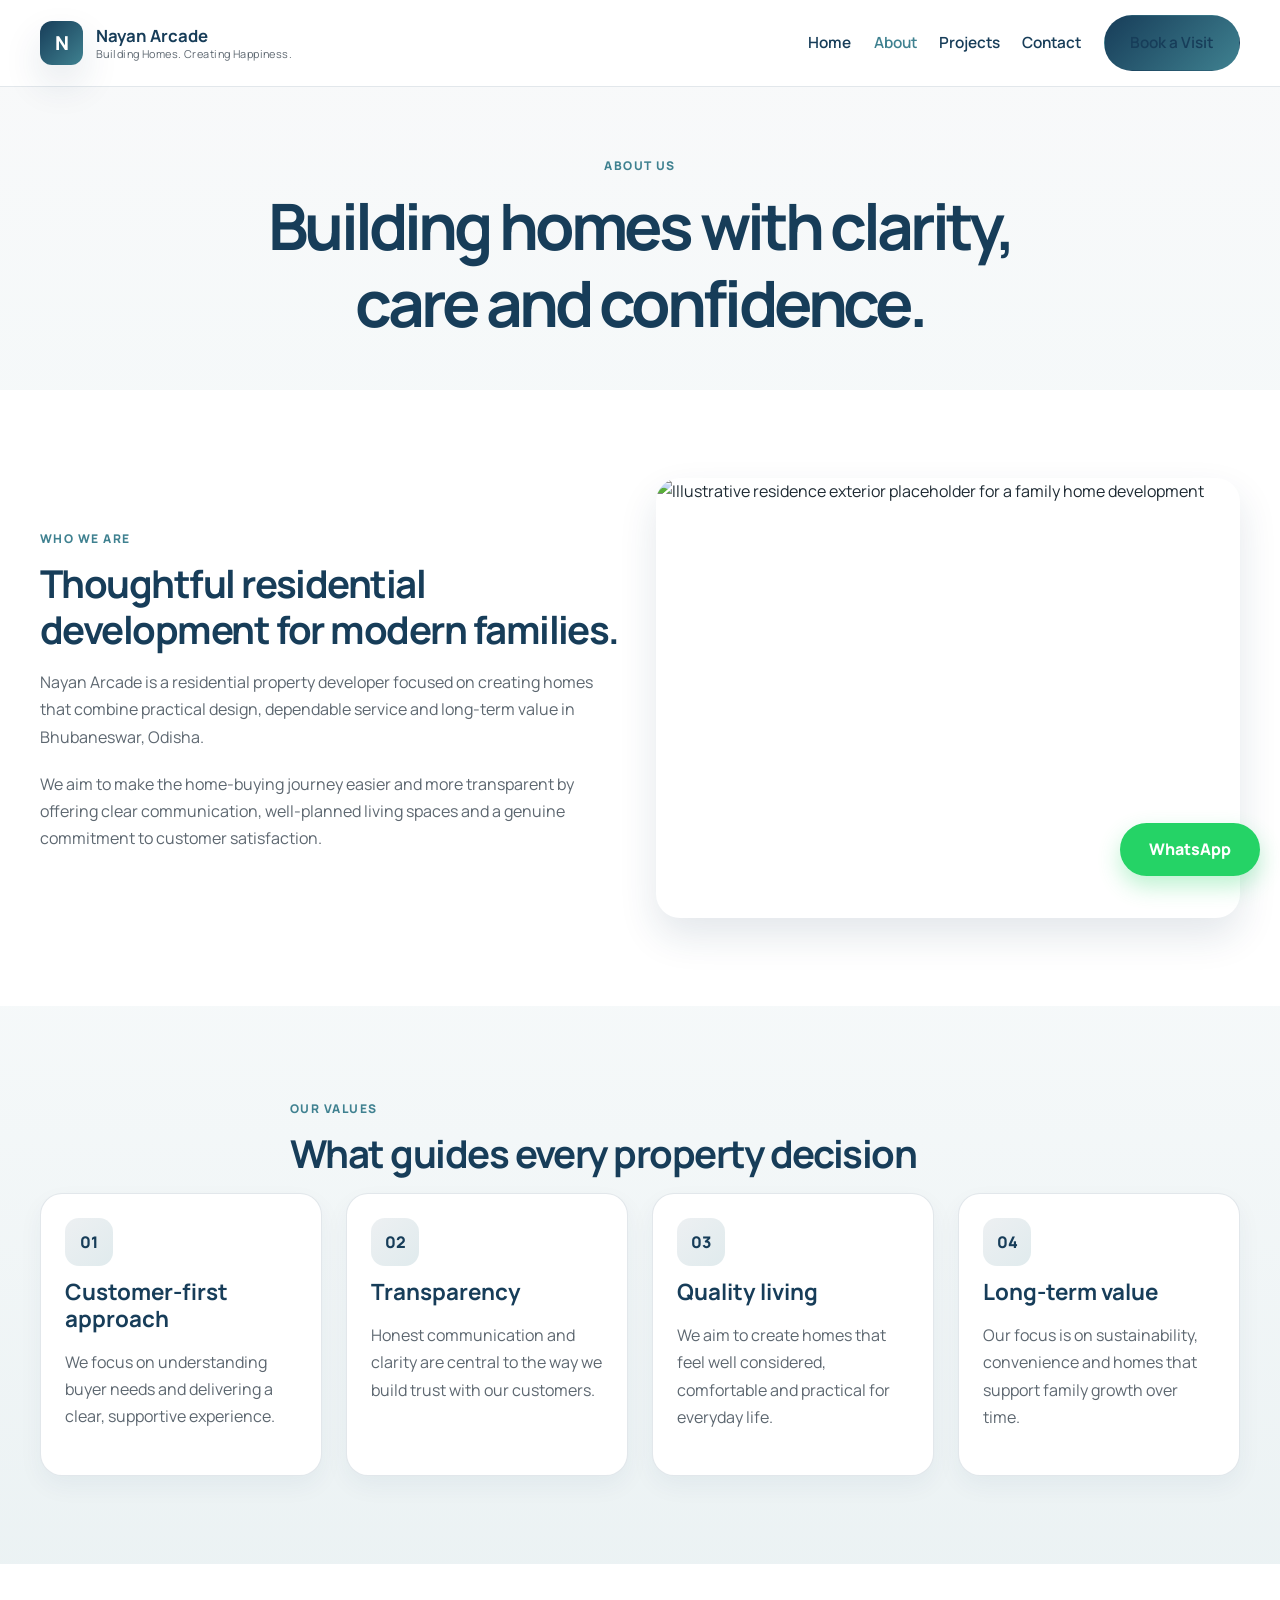
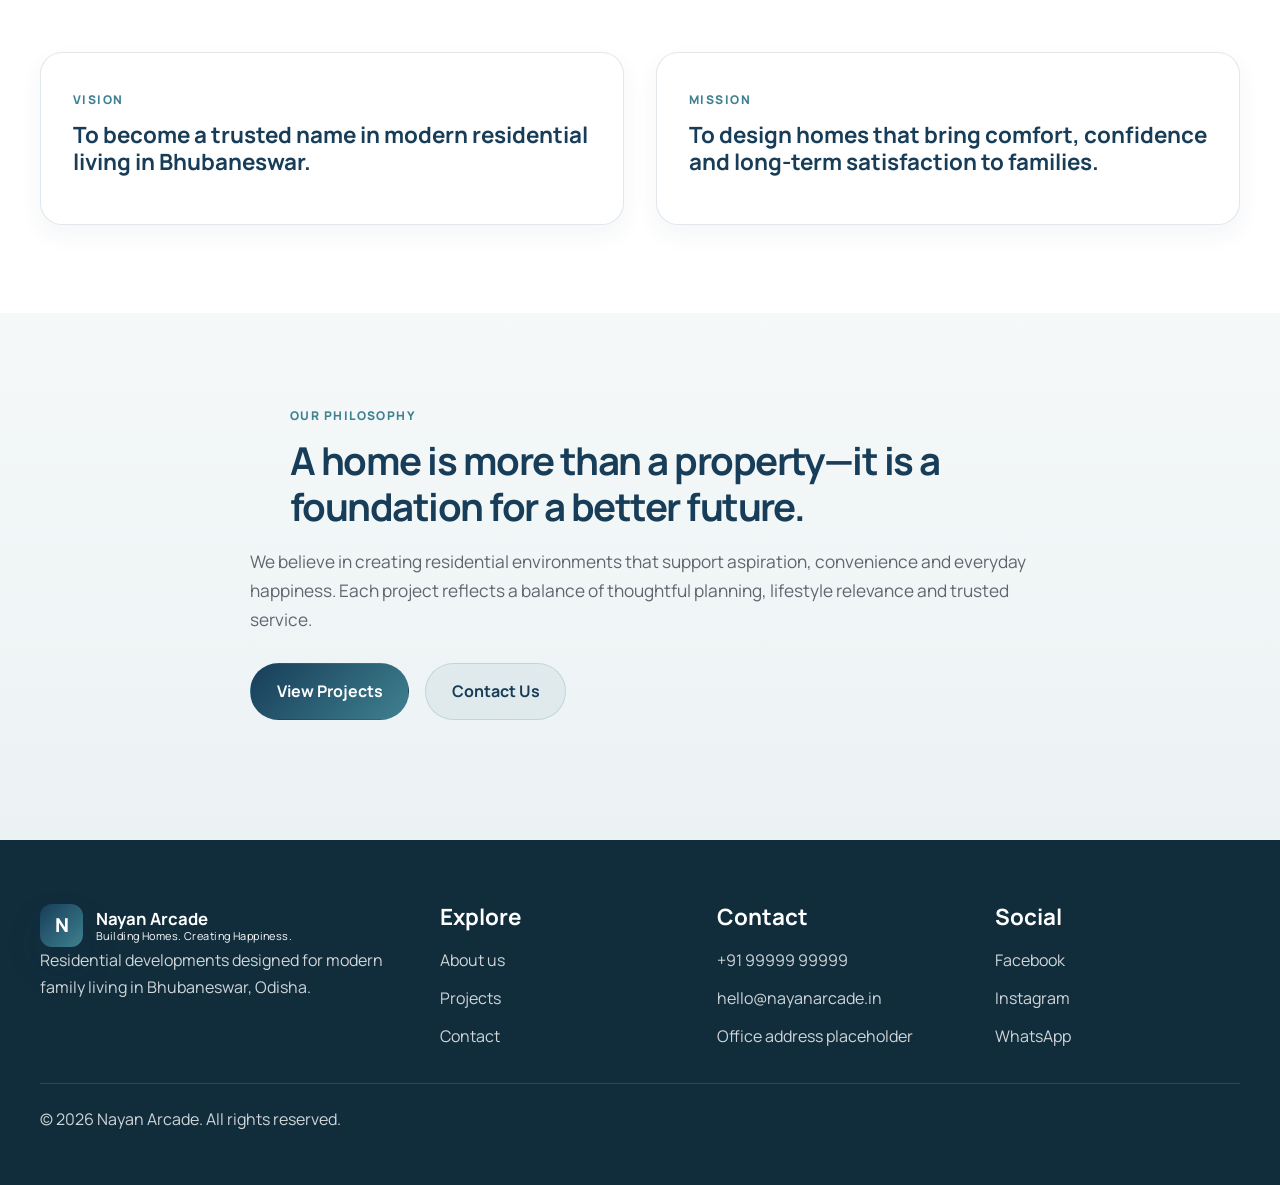
==== about.html @ a83c117d "Initial build of the Nayan Arcade real-estate website with multi-page responsive static pages, SEO f" ====
<!DOCTYPE html>
<html lang="en">
  <head>
    <meta charset="UTF-8" />
    <meta http-equiv="X-UA-Compatible" content="IE=edge" />
    <meta name="viewport" content="width=device-width, initial-scale=1.0" />
    <title>About Nayan Arcade | Residential Property Developer in Bhubaneswar</title>
    <meta
      name="description"
      content="Learn about Nayan Arcade, a residential property developer in Bhubaneswar focused on transparent guidance, family-friendly design and modern living."
    />
    <meta name="robots" content="index, follow" />
    <link rel="preconnect" href="https://fonts.googleapis.com" />
    <link rel="preconnect" href="https://fonts.gstatic.com" crossorigin />
    <link
      href="https://fonts.googleapis.com/css2?family=Manrope:wght@400;500;600;700;800&display=swap"
      rel="stylesheet"
    />
    <link rel="stylesheet" href="css/style.css" />
    <link rel="stylesheet" href="css/responsive.css" />
    <link rel="icon" href="assets/favicon.svg" type="image/svg+xml" />
  </head>
  <body>
    <header class="site-header">
      <div class="container nav-wrap">
        <a href="index.html" class="brand" aria-label="Nayan Arcade home page">
          <span class="brand-mark">N</span>
          <span class="brand-copy">
            <strong>Nayan Arcade</strong>
            <small>Building Homes. Creating Happiness.</small>
          </span>
        </a>

        <button class="nav-toggle" aria-label="Toggle navigation" aria-expanded="false">
          <span></span>
          <span></span>
          <span></span>
        </button>

        <nav class="site-nav" aria-label="Main navigation">
          <a href="index.html">Home</a>
          <a href="about.html" class="active">About</a>
          <a href="projects.html">Projects</a>
          <a href="contact.html">Contact</a>
          <a href="project-details.html?project=sunrise-vista" class="btn btn-primary nav-button">Book a Visit</a>
        </nav>
      </div>
    </header>

    <main>
      <section class="page-hero">
        <div class="container narrow">
          <span class="eyebrow">About us</span>
          <h1>Building homes with clarity, care and confidence.</h1>
        </div>
      </section>

      <section class="section">
        <div class="container split-layout">
          <div>
            <span class="eyebrow">Who we are</span>
            <h2>Thoughtful residential development for modern families.</h2>
            <p>
              Nayan Arcade is a residential property developer focused on creating homes that combine practical design, dependable service and long-term value in Bhubaneswar, Odisha.
            </p>
            <p>
              We aim to make the home-buying journey easier and more transparent by offering clear communication, well-planned living spaces and a genuine commitment to customer satisfaction.
            </p>
          </div>

          <div class="image-stack">
            <img
              src="https://images.unsplash.com/photo-1568605114967-8130f3a36994?auto=format&fit=crop&w=900&q=80"
              alt="Illustrative residence exterior placeholder for a family home development"
            />
          </div>
        </div>
      </section>

      <section class="section alt-bg">
        <div class="container">
          <div class="section-heading narrow">
            <span class="eyebrow">Our values</span>
            <h2>What guides every property decision</h2>
          </div>

          <div class="feature-grid">
            <article class="info-card">
              <div class="icon-wrap">01</div>
              <h3>Customer-first approach</h3>
              <p>We focus on understanding buyer needs and delivering a clear, supportive experience.</p>
            </article>
            <article class="info-card">
              <div class="icon-wrap">02</div>
              <h3>Transparency</h3>
              <p>Honest communication and clarity are central to the way we build trust with our customers.</p>
            </article>
            <article class="info-card">
              <div class="icon-wrap">03</div>
              <h3>Quality living</h3>
              <p>We aim to create homes that feel well considered, comfortable and practical for everyday life.</p>
            </article>
            <article class="info-card">
              <div class="icon-wrap">04</div>
              <h3>Long-term value</h3>
              <p>Our focus is on sustainability, convenience and homes that support family growth over time.</p>
            </article>
          </div>
        </div>
      </section>

      <section class="section">
        <div class="container split-layout">
          <div class="vision-box">
            <span class="eyebrow">Vision</span>
            <h3>To become a trusted name in modern residential living in Bhubaneswar.</h3>
          </div>
          <div class="vision-box">
            <span class="eyebrow">Mission</span>
            <h3>To design homes that bring comfort, confidence and long-term satisfaction to families.</h3>
          </div>
        </div>
      </section>

      <section class="section alt-bg">
        <div class="container narrow">
          <div class="section-heading narrow">
            <span class="eyebrow">Our philosophy</span>
            <h2>A home is more than a property—it is a foundation for a better future.</h2>
          </div>
          <p class="lead-text">
            We believe in creating residential environments that support aspiration, convenience and everyday happiness. Each project reflects a balance of thoughtful planning, lifestyle relevance and trusted service.
          </p>
          <div class="cta-row">
            <a href="projects.html" class="btn btn-primary">View Projects</a>
            <a href="contact.html" class="btn btn-secondary">Contact Us</a>
          </div>
        </div>
      </section>
    </main>

    <footer class="site-footer">
      <div class="container footer-grid">
        <div>
          <a href="index.html" class="brand footer-brand">
            <span class="brand-mark">N</span>
            <span class="brand-copy">
              <strong>Nayan Arcade</strong>
              <small>Building Homes. Creating Happiness.</small>
            </span>
          </a>
          <p>Residential developments designed for modern family living in Bhubaneswar, Odisha.</p>
        </div>
        <div>
          <h3>Explore</h3>
          <ul>
            <li><a href="about.html">About us</a></li>
            <li><a href="projects.html">Projects</a></li>
            <li><a href="contact.html">Contact</a></li>
          </ul>
        </div>
        <div>
          <h3>Contact</h3>
          <ul>
            <li><a href="tel:+919999999999">+91 99999 99999</a></li>
            <li><a href="mailto:hello@nayanarcade.in">hello@nayanarcade.in</a></li>
            <li>Office address placeholder</li>
          </ul>
        </div>
        <div>
          <h3>Social</h3>
          <ul>
            <li><a href="https://www.facebook.com/" target="_blank" rel="noreferrer">Facebook</a></li>
            <li><a href="https://www.instagram.com/" target="_blank" rel="noreferrer">Instagram</a></li>
            <li><a href="https://wa.me/919999999999" target="_blank" rel="noreferrer">WhatsApp</a></li>
          </ul>
        </div>
      </div>
      <div class="container footer-bottom">
        <p>© <span id="year"></span> Nayan Arcade. All rights reserved.</p>
      </div>
    </footer>

    <a
      class="whatsapp-float"
      href="https://wa.me/919999999999?text=Hello%20Nayan%20Arcade%2C%20I%20would%20like%20to%20know%20more%20about%20your%20projects."
      aria-label="Chat on WhatsApp"
      target="_blank"
      rel="noreferrer"
    >
      WhatsApp
    </a>

    <script src="js/main.js"></script>
  </body>
</html>
---- css/style.css ----
:root {
  --navy: #173D59;
  --teal: #3F8190;
  --cream: #F2F0E9;
  --white: #FFFFFF;
  --charcoal: #1e2a33;
  --muted: #5d6770;
  --line: rgba(23, 61, 89, 0.12);
  --shadow: 0 18px 38px rgba(23, 61, 89, 0.12);
  --radius: 22px;
  --container: 1200px;
}

* {
  box-sizing: border-box;
}

html {
  scroll-behavior: smooth;
}

body {
  margin: 0;
  font-family: "Manrope", sans-serif;
  line-height: 1.7;
  background: var(--white);
  color: var(--charcoal);
}

img {
  max-width: 100%;
  display: block;
}

a {
  color: inherit;
  text-decoration: none;
}

button,
input,
select,
textarea {
  font: inherit;
}

.container {
  width: min(var(--container), calc(100% - 2rem));
  margin: 0 auto;
}

.section {
  padding: 5.5rem 0;
}

.alt-bg {
  background: linear-gradient(180deg, rgba(63, 129, 144, 0.05), rgba(63, 129, 144, 0.1));
}

.eyebrow {
  display: inline-block;
  margin-bottom: 0.75rem;
  font-size: 0.75rem;
  font-weight: 800;
  letter-spacing: 0.12em;
  text-transform: uppercase;
  color: var(--teal);
}

h1, h2, h3 {
  margin: 0 0 1rem;
  line-height: 1.2;
  color: var(--navy);
}

h1 {
  font-size: clamp(2.5rem, 5vw, 4.5rem);
  letter-spacing: -0.06em;
}

h2 {
  font-size: clamp(2rem, 3vw, 3rem);
  letter-spacing: -0.04em;
}

h3 {
  font-size: 1.4rem;
}

p {
  margin: 0 0 1.25rem;
  color: var(--muted);
}

.site-header {
  position: sticky;
  top: 0;
  z-index: 30;
  background: rgba(255, 255, 255, 0.9);
  backdrop-filter: blur(12px);
  border-bottom: 1px solid var(--line);
}

.nav-wrap {
  display: flex;
  align-items: center;
  justify-content: space-between;
  min-height: 86px;
}

.brand {
  display: inline-flex;
  align-items: center;
  gap: 0.8rem;
  min-width: 0;
}

.brand-mark {
  width: 2.7rem;
  height: 2.7rem;
  display: grid;
  place-items: center;
  border-radius: 0.75rem;
  background: linear-gradient(135deg, var(--navy), var(--teal));
  color: var(--white);
  font-weight: 800;
  font-size: 1.2rem;
  box-shadow: var(--shadow);
}

.brand-copy {
  display: grid;
  line-height: 1.2;
}

.brand-copy strong {
  color: var(--navy);
  font-size: 1.05rem;
}

.brand-copy small {
  color: var(--muted);
  font-size: 0.68rem;
  letter-spacing: 0.04em;
}

.site-nav {
  display: flex;
  align-items: center;
  gap: 1.4rem;
}

.site-nav a {
  color: var(--navy);
  font-size: 0.96rem;
  font-weight: 600;
  transition: color 0.2s ease;
}

.site-nav a:hover,
.site-nav a.active {
  color: var(--teal);
}

.nav-button {
  display: inline-flex;
  align-items: center;
  justify-content: center;
}

.nav-toggle {
  display: none;
  width: 52px;
  height: 42px;
  border: 1px solid var(--line);
  background: var(--white);
  border-radius: 12px;
  cursor: pointer;
}

.nav-toggle span {
  display: block;
  width: 22px;
  height: 2px;
  margin: 5px auto;
  background: var(--navy);
  border-radius: 10px;
}

.btn {
  display: inline-flex;
  align-items: center;
  justify-content: center;
  min-height: 52px;
  padding: 0.85rem 1.6rem;
  border-radius: 999px;
  border: 1px solid transparent;
  font-weight: 700;
  transition: transform 0.2s ease, box-shadow 0.2s ease, background 0.2s ease;
  cursor: pointer;
}

.btn:hover {
  transform: translateY(-2px);
  box-shadow: 0 12px 24px rgba(23, 61, 89, 0.12);
}

.btn-primary {
  background: linear-gradient(135deg, var(--navy), var(--teal));
  color: var(--white);
}

.btn-secondary {
  background: rgba(63, 129, 144, 0.08);
  border-color: rgba(63, 129, 144, 0.2);
  color: var(--navy);
}

.hero {
  padding: 5rem 0 3rem;
  background:
    radial-gradient(circle at top left, rgba(63, 129, 144, 0.12), transparent 31%),
    linear-gradient(180deg, #fcfbf9 0%, var(--white) 100%);
}

.hero-grid,
.split-layout,
.enquiry-grid,
.location-grid,
.footer-grid,
.contact-grid {
  display: grid;
  gap: 2rem;
}

.hero-grid {
  grid-template-columns: 1.1fr 0.9fr;
  align-items: center;
}

.hero-content p {
  max-width: 620px;
  font-size: 1.06rem;
}

.hero-actions,
.cta-row,
.contact-actions,
.cta-stack {
  display: flex;
  flex-wrap: wrap;
  gap: 1rem;
  margin: 1.8rem 0 2rem;
}

.hero-stats {
  list-style: none;
  padding: 0;
  margin: 2rem 0 0;
  display: grid;
  grid-template-columns: repeat(3, minmax(0, 1fr));
  gap: 1rem;
}

.hero-stats li {
  padding: 1rem 1.1rem;
  background: rgba(23, 61, 89, 0.04);
  border: 1px solid var(--line);
  border-radius: 16px;
}

.hero-stats strong {
  display: block;
  color: var(--navy);
  font-size: 1.2rem;
}

.hero-stats span {
  color: var(--muted);
  font-size: 0.88rem;
}

.hero-visual {
  position: relative;
  display: flex;
  justify-content: center;
  align-items: center;
}

.image-card {
  position: relative;
  width: min(100%, 540px);
  overflow: hidden;
  border-radius: 30px;
  box-shadow: var(--shadow);
}

.image-card img {
  width: 100%;
  height: 620px;
  object-fit: cover;
}

.floating-badge {
  position: absolute;
  right: -8px;
  bottom: 28px;
  background: rgba(255, 255, 255, 0.95);
  border: 1px solid var(--line);
  border-radius: 18px;
  padding: 1rem 1.1rem;
  box-shadow: var(--shadow);
}

.floating-badge span {
  display: block;
  font-size: 0.68rem;
  letter-spacing: 0.08em;
  text-transform: uppercase;
  color: var(--teal);
}

.floating-badge strong {
  color: var(--navy);
}

.section-heading {
  margin-bottom: 2.25rem;
}

.section-heading.narrow {
  max-width: 700px;
}

.card-grid {
  display: grid;
  grid-template-columns: repeat(3, minmax(0, 1fr));
  gap: 1.5rem;
}

.project-card,
.info-card,
.contact-card,
.vision-box,
.mini-card {
  background: var(--white);
  border: 1px solid var(--line);
  border-radius: var(--radius);
  box-shadow: 0 10px 24px rgba(23, 61, 89, 0.05);
}

.project-card {
  overflow: hidden;
}

.project-card img {
  width: 100%;
  height: 240px;
  object-fit: cover;
}

.project-card .card-body {
  padding: 1.4rem;
}

.card-meta {
  display: flex;
  flex-wrap: wrap;
  gap: 0.5rem;
  justify-content: space-between;
  margin-bottom: 0.9rem;
  color: var(--muted);
  font-size: 0.8rem;
  font-weight: 700;
}

.card-meta .tag {
  display: inline-flex;
  align-items: center;
  min-height: 28px;
  padding: 0.3rem 0.7rem;
  border-radius: 999px;
  background: rgba(63, 129, 144, 0.12);
  color: var(--teal);
}

.project-card h3 {
  margin-bottom: 0.7rem;
}

.card-footer {
  display: flex;
  align-items: center;
  justify-content: space-between;
  gap: 0.8rem;
  margin-top: 1rem;
}

.card-footer strong {
  color: var(--navy);
  font-size: 1rem;
}

.feature-grid {
  display: grid;
  grid-template-columns: repeat(4, minmax(0, 1fr));
  gap: 1.5rem;
}

.info-card {
  padding: 1.5rem;
}

.icon-wrap {
  width: 3rem;
  height: 3rem;
  display: grid;
  place-items: center;
  margin-bottom: 0.8rem;
  border-radius: 14px;
  background: linear-gradient(135deg, rgba(23, 61, 89, 0.08), rgba(63, 129, 144, 0.16));
  color: var(--navy);
  font-weight: 800;
}

.split-layout {
  grid-template-columns: 1fr 1fr;
  align-items: center;
}

.check-list {
  list-style: none;
  padding: 0;
  margin: 1.5rem 0 0;
  display: grid;
  gap: 0.75rem;
}

.check-list li {
  position: relative;
  padding-left: 2rem;
  color: var(--charcoal);
}

.check-list li::before {
  content: "✓";
  position: absolute;
  left: 0;
  top: -2px;
  color: var(--teal);
  font-weight: 800;
}

.highlights-panel {
  display: grid;
  gap: 1rem;
  padding: 1.5rem;
  background: linear-gradient(180deg, rgba(23, 61, 89, 0.03), rgba(63, 129, 144, 0.07));
  border: 1px solid var(--line);
  border-radius: var(--radius);
}

.mini-card {
  padding: 1.25rem 1.4rem;
}

.mini-card span {
  display: block;
  margin-bottom: 0.35rem;
  color: var(--teal);
  font-size: 0.8rem;
  font-weight: 700;
  letter-spacing: 0.08em;
  text-transform: uppercase;
}

.location-grid {
  grid-template-columns: 1fr 1fr;
  align-items: center;
}

.location-badges {
  display: flex;
  flex-wrap: wrap;
  gap: 0.75rem;
}

.location-badges span {
  display: inline-flex;
  align-items: center;
  justify-content: center;
  min-height: 46px;
  padding: 0.65rem 1rem;
  background: rgba(23, 61, 89, 0.04);
  border: 1px solid var(--line);
  border-radius: 999px;
  color: var(--navy);
  font-weight: 700;
}

.enquiry-grid {
  grid-template-columns: 0.85fr 1.15fr;
  align-items: start;
}

.enquiry-form,
.contact-card,
.map-box {
  background: var(--white);
  border: 1px solid var(--line);
  border-radius: var(--radius);
  box-shadow: 0 10px 24px rgba(23, 61, 89, 0.05);
}

.enquiry-form {
  padding: 1.6rem;
}

.form-row {
  display: grid;
  grid-template-columns: repeat(2, minmax(0, 1fr));
  gap: 1rem;
}

label {
  display: block;
  margin-bottom: 1rem;
  color: var(--navy);
  font-weight: 700;
}

input,
select,
textarea {
  width: 100%;
  margin-top: 0.5rem;
  border: 1px solid rgba(23, 61, 89, 0.15);
  border-radius: 14px;
  background: var(--white);
  min-height: 52px;
  padding: 0.85rem 1rem;
  color: var(--charcoal);
}

textarea {
  min-height: 120px;
  resize: vertical;
}

input:focus,
select:focus,
textarea:focus {
  outline: 2px solid rgba(63, 129, 144, 0.2);
  border-color: rgba(63, 129, 144, 0.45);
}

.form-note {
  margin-top: 1rem;
  font-size: 0.92rem;
  color: var(--muted);
}

.text-link {
  color: var(--navy);
  font-weight: 700;
}

.site-footer {
  background: #112d3c;
  color: rgba(255, 255, 255, 0.82);
  padding-top: 4rem;
}

.site-footer h3 {
  color: var(--white);
}

.site-footer p,
.site-footer li,
.site-footer a {
  color: rgba(255, 255, 255, 0.8);
}

.site-footer ul {
  list-style: none;
  padding: 0;
  margin: 0;
  display: grid;
  gap: 0.7rem;
}

.footer-grid {
  grid-template-columns: 1.5fr 1fr 1fr 1fr;
  align-items: start;
}

.footer-brand .brand-copy strong,
.footer-brand .brand-copy small {
  color: var(--white);
}

.footer-bottom {
  border-top: 1px solid rgba(255, 255, 255, 0.12);
  margin-top: 2rem;
  padding: 1.4rem 0 2rem;
}

.whatsapp-float {
  position: fixed;
  right: 1.25rem;
  bottom: 1.5rem;
  display: inline-flex;
  align-items: center;
  justify-content: center;
  min-width: 140px;
  min-height: 52px;
  padding: 0.8rem 1.1rem;
  border-radius: 999px;
  background: #25D366;
  color: var(--white);
  font-weight: 800;
  box-shadow: 0 10px 22px rgba(37, 211, 102, 0.3);
  z-index: 25;
}

.page-hero {
  padding: 4rem 0 2rem;
  background: linear-gradient(180deg, rgba(23, 61, 89, 0.03), rgba(63, 129, 144, 0.05));
  text-align: center;
}

.narrow {
  max-width: 780px;
  margin: 0 auto;
}

.lead-text {
  font-size: 1.08rem;
  color: var(--muted);
  max-width: 800px;
  margin: 0 auto 1.5rem;
}

.image-stack {
  overflow: hidden;
  border-radius: 24px;
  box-shadow: var(--shadow);
}

.image-stack img {
  width: 100%;
  height: 100%;
  min-height: 440px;
  object-fit: cover;
}

.vision-box {
  padding: 2rem;
}

.project-filters {
  display: flex;
  flex-wrap: wrap;
  gap: 0.8rem;
  margin: 0 0 2rem;
}

.filter-btn {
  min-height: 44px;
  padding: 0.7rem 1.1rem;
  background: var(--white);
  border: 1px solid var(--line);
  border-radius: 999px;
  color: var(--navy);
  cursor: pointer;
  font-weight: 700;
}

.filter-btn.active {
  background: var(--navy);
  color: var(--white);
}

.hidden {
  display: none !important;
}

.contact-card {
  padding: 1.8rem;
}

.contact-list {
  list-style: none;
  margin: 1.4rem 0;
  padding: 0;
  display: grid;
  gap: 0.8rem;
  color: var(--charcoal);
}

.map-box {
  overflow: hidden;
}

.map-box iframe {
  width: 100%;
  min-height: 420px;
  border: 0;
}

.project-showcase {
  padding: 2rem 0 0;
}

.project-main-image {
  border-radius: 24px;
  overflow: hidden;
  box-shadow: var(--shadow);
}

.project-main-image img {
  width: 100%;
  height: 520px;
  object-fit: cover;
}

.gallery-grid {
  display: grid;
  grid-template-columns: repeat(3, minmax(0, 1fr));
  gap: 1rem;
  margin-top: 1.2rem;
}

.gallery-grid img {
  width: 100%;
  height: 220px;
  object-fit: cover;
  border-radius: 16px;
}

.detail-layout {
  display: grid;
  grid-template-columns: 1.1fr 0.9fr;
  gap: 2rem;
  padding: 2rem 0 0;
}

.spec-list,
.amenity-list {
  list-style: none;
  margin: 0;
  padding: 0;
  display: grid;
  gap: 0.7rem;
}

.spec-list li,
.amenity-list li {
  padding: 0.8rem 1rem;
  background: rgba(23, 61, 89, 0.03);
  border: 1px solid var(--line);
  border-radius: 12px;
}

.property-summary {
  padding: 1.5rem;
  background: var(--white);
  border: 1px solid var(--line);
  border-radius: var(--radius);
  box-shadow: 0 10px 24px rgba(23, 61, 89, 0.05);
}

.summary-row {
  display: flex;
  justify-content: space-between;
  gap: 1rem;
  padding: 0.75rem 0;
  border-bottom: 1px solid var(--line);
}

.summary-row:last-child {
  border-bottom: none;
  padding-bottom: 0;
}

.summary-row strong {
  color: var(--navy);
}

@media (max-width: 980px) {
  .hero-grid,
  .split-layout,
  .enquiry-grid,
  .location-grid,
  .detail-layout,
  .contact-grid,
  .footer-grid,
  .feature-grid,
  .card-grid {
    grid-template-columns: 1fr 1fr;
  }

  .site-nav {
    position: absolute;
    top: 100%;
    right: 1rem;
    left: 1rem;
    display: none;
    flex-direction: column;
    align-items: flex-start;
    gap: 1rem;
    background: var(--white);
    border: 1px solid var(--line);
    border-radius: 18px;
    padding: 1rem;
    box-shadow: var(--shadow);
  }

  .site-nav.is-open {
    display: flex;
  }

  .nav-toggle {
    display: block;
  }

  .feature-grid {
    grid-template-columns: repeat(2, minmax(0, 1fr));
  }
}

@media (max-width: 700px) {
  .hero-grid,
  .split-layout,
  .enquiry-grid,
  .location-grid,
  .detail-layout,
  .contact-grid,
  .footer-grid,
  .feature-grid,
  .card-grid,
  .form-row,
  .gallery-grid {
    grid-template-columns: 1fr;
  }

  .hero {
    padding-top: 3rem;
  }

  .hero-stats {
    grid-template-columns: 1fr;
  }

  .image-card img {
    height: 420px;
  }

  .section {
    padding: 4rem 0;
  }

  .site-header {
    position: sticky;
  }

  .brand-copy small {
    display: none;
  }
}
---- css/responsive.css ----
@media (max-width: 980px) {
  .hero-grid,
  .split-layout,
  .enquiry-grid,
  .location-grid,
  .detail-layout,
  .contact-grid,
  .footer-grid,
  .feature-grid,
  .card-grid,
  .gallery-grid {
    grid-template-columns: 1fr 1fr;
  }

  .site-nav {
    position: absolute;
    top: 100%;
    right: 1rem;
    left: 1rem;
    display: none;
    flex-direction: column;
    align-items: flex-start;
    gap: 1rem;
    background: var(--white);
    border: 1px solid var(--line);
    border-radius: 18px;
    padding: 1rem;
    box-shadow: var(--shadow);
  }

  .site-nav.is-open {
    display: flex;
  }

  .nav-toggle {
    display: block;
  }

  .feature-grid {
    grid-template-columns: repeat(2, minmax(0, 1fr));
  }
}

@media (max-width: 700px) {
  .hero-grid,
  .split-layout,
  .enquiry-grid,
  .location-grid,
  .detail-layout,
  .contact-grid,
  .footer-grid,
  .feature-grid,
  .card-grid,
  .form-row,
  .gallery-grid {
    grid-template-columns: 1fr;
  }

  .hero {
    padding-top: 3rem;
  }

  .hero-stats {
    grid-template-columns: 1fr;
  }

  .image-card img {
    height: 420px;
  }

  .section {
    padding: 4rem 0;
  }

  .site-header {
    position: sticky;
  }

  .brand-copy small {
    display: none;
  }
}
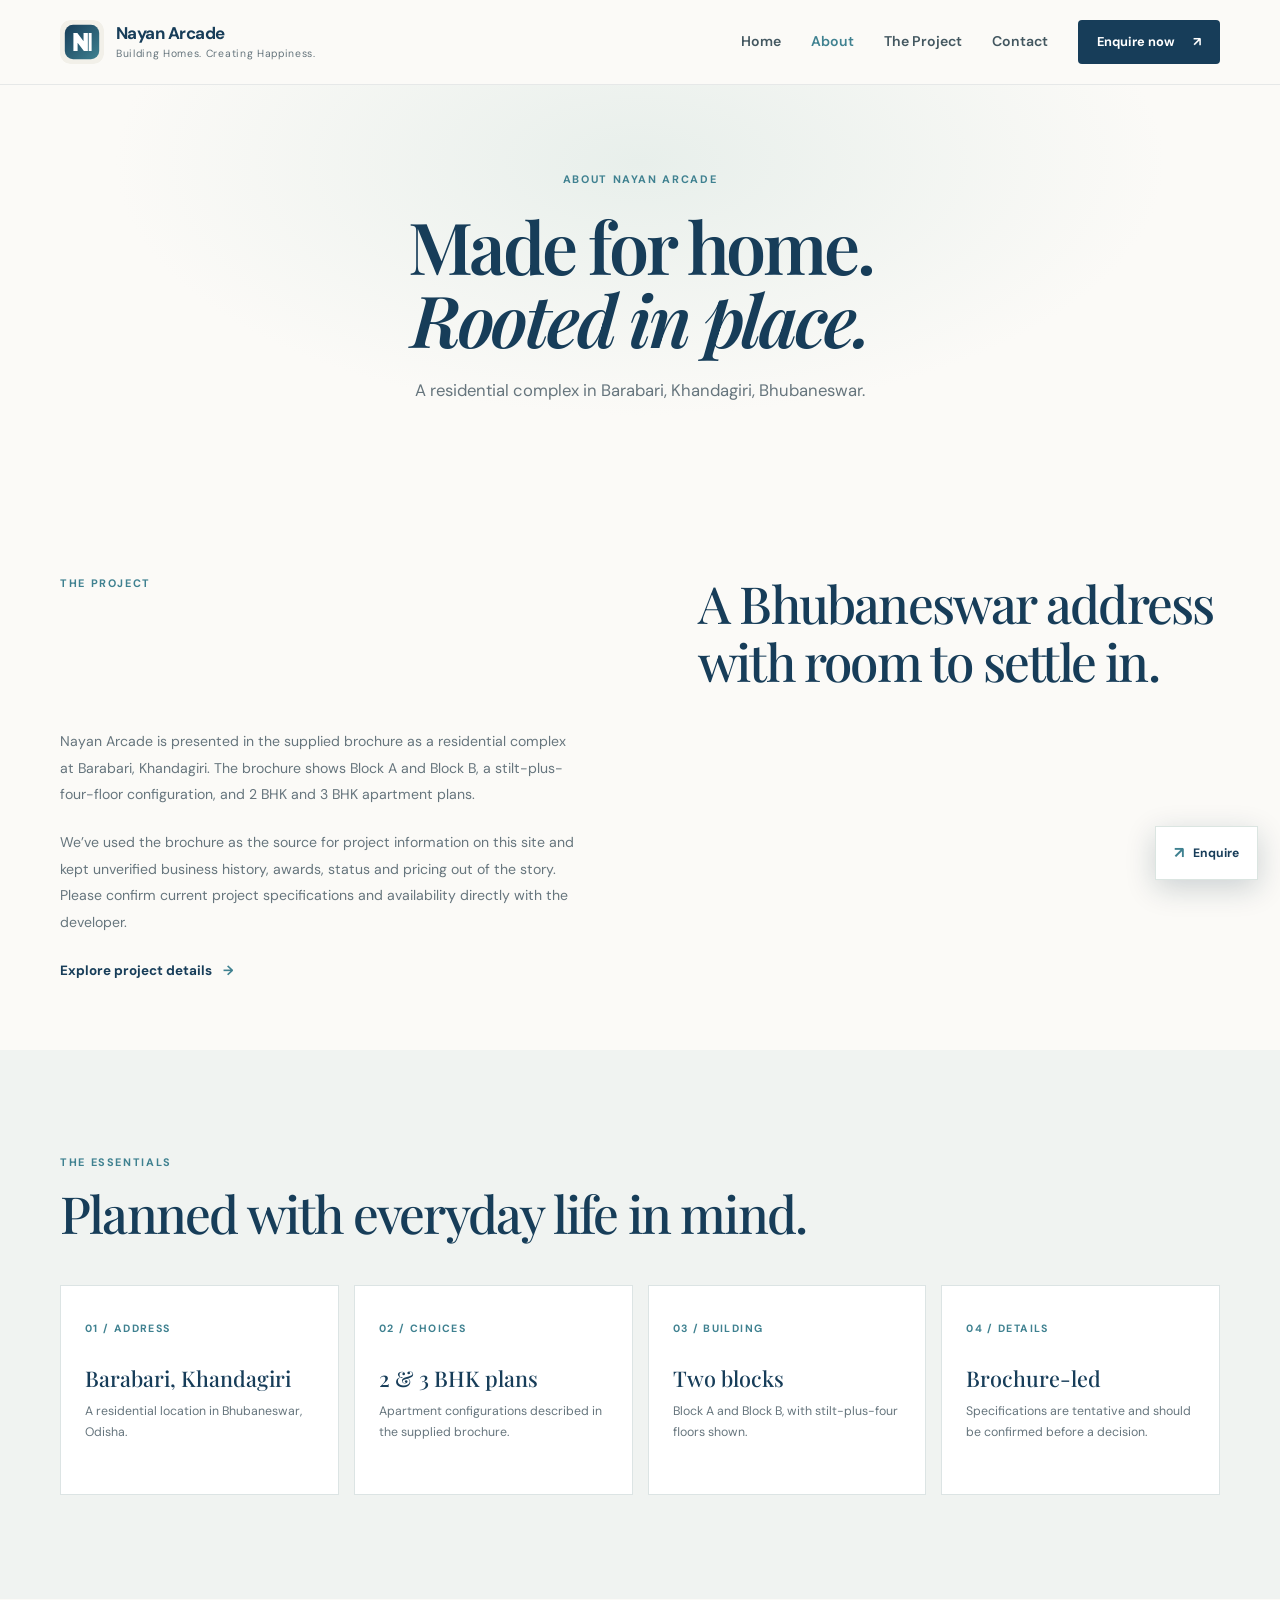
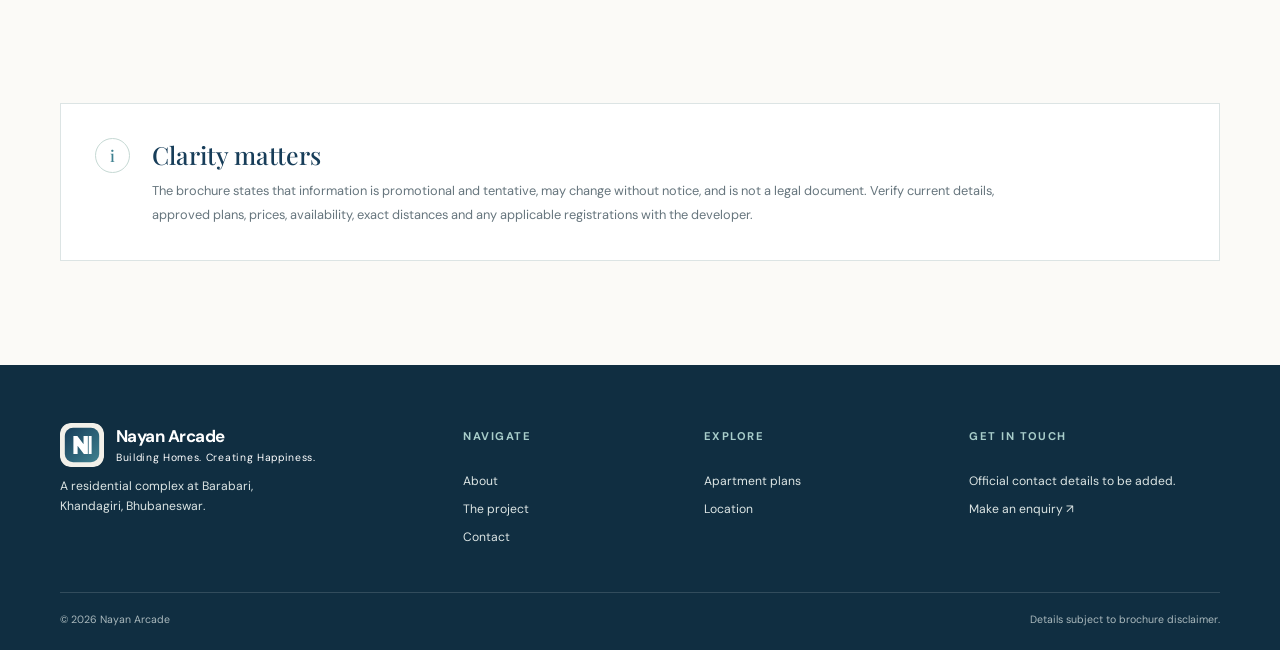
==== commit 4441330e: "Refresh Nayan Arcade website design and replace placeholder project content with brochure-based Naya" ====
--- a/about.html
+++ b/about.html
@@ -1,196 +1,3 @@
-<!DOCTYPE html>
-<html lang="en">
-  <head>
-    <meta charset="UTF-8" />
-    <meta http-equiv="X-UA-Compatible" content="IE=edge" />
-    <meta name="viewport" content="width=device-width, initial-scale=1.0" />
-    <title>About Nayan Arcade | Residential Property Developer in Bhubaneswar</title>
-    <meta
-      name="description"
-      content="Learn about Nayan Arcade, a residential property developer in Bhubaneswar focused on transparent guidance, family-friendly design and modern living."
-    />
-    <meta name="robots" content="index, follow" />
-    <link rel="preconnect" href="https://fonts.googleapis.com" />
-    <link rel="preconnect" href="https://fonts.gstatic.com" crossorigin />
-    <link
-      href="https://fonts.googleapis.com/css2?family=Manrope:wght@400;500;600;700;800&display=swap"
-      rel="stylesheet"
-    />
-    <link rel="stylesheet" href="css/style.css" />
-    <link rel="stylesheet" href="css/responsive.css" />
-    <link rel="icon" href="assets/favicon.svg" type="image/svg+xml" />
-  </head>
-  <body>
-    <header class="site-header">
-      <div class="container nav-wrap">
-        <a href="index.html" class="brand" aria-label="Nayan Arcade home page">
-          <span class="brand-mark">N</span>
-          <span class="brand-copy">
-            <strong>Nayan Arcade</strong>
-            <small>Building Homes. Creating Happiness.</small>
-          </span>
-        </a>
-
-        <button class="nav-toggle" aria-label="Toggle navigation" aria-expanded="false">
-          <span></span>
-          <span></span>
-          <span></span>
-        </button>
-
-        <nav class="site-nav" aria-label="Main navigation">
-          <a href="index.html">Home</a>
-          <a href="about.html" class="active">About</a>
-          <a href="projects.html">Projects</a>
-          <a href="contact.html">Contact</a>
-          <a href="project-details.html?project=sunrise-vista" class="btn btn-primary nav-button">Book a Visit</a>
-        </nav>
-      </div>
-    </header>
-
-    <main>
-      <section class="page-hero">
-        <div class="container narrow">
-          <span class="eyebrow">About us</span>
-          <h1>Building homes with clarity, care and confidence.</h1>
-        </div>
-      </section>
-
-      <section class="section">
-        <div class="container split-layout">
-          <div>
-            <span class="eyebrow">Who we are</span>
-            <h2>Thoughtful residential development for modern families.</h2>
-            <p>
-              Nayan Arcade is a residential property developer focused on creating homes that combine practical design, dependable service and long-term value in Bhubaneswar, Odisha.
-            </p>
-            <p>
-              We aim to make the home-buying journey easier and more transparent by offering clear communication, well-planned living spaces and a genuine commitment to customer satisfaction.
-            </p>
-          </div>
-
-          <div class="image-stack">
-            <img
-              src="https://images.unsplash.com/photo-1568605114967-8130f3a36994?auto=format&fit=crop&w=900&q=80"
-              alt="Illustrative residence exterior placeholder for a family home development"
-            />
-          </div>
-        </div>
-      </section>
-
-      <section class="section alt-bg">
-        <div class="container">
-          <div class="section-heading narrow">
-            <span class="eyebrow">Our values</span>
-            <h2>What guides every property decision</h2>
-          </div>
-
-          <div class="feature-grid">
-            <article class="info-card">
-              <div class="icon-wrap">01</div>
-              <h3>Customer-first approach</h3>
-              <p>We focus on understanding buyer needs and delivering a clear, supportive experience.</p>
-            </article>
-            <article class="info-card">
-              <div class="icon-wrap">02</div>
-              <h3>Transparency</h3>
-              <p>Honest communication and clarity are central to the way we build trust with our customers.</p>
-            </article>
-            <article class="info-card">
-              <div class="icon-wrap">03</div>
-              <h3>Quality living</h3>
-              <p>We aim to create homes that feel well considered, comfortable and practical for everyday life.</p>
-            </article>
-            <article class="info-card">
-              <div class="icon-wrap">04</div>
-              <h3>Long-term value</h3>
-              <p>Our focus is on sustainability, convenience and homes that support family growth over time.</p>
-            </article>
-          </div>
-        </div>
-      </section>
-
-      <section class="section">
-        <div class="container split-layout">
-          <div class="vision-box">
-            <span class="eyebrow">Vision</span>
-            <h3>To become a trusted name in modern residential living in Bhubaneswar.</h3>
-          </div>
-          <div class="vision-box">
-            <span class="eyebrow">Mission</span>
-            <h3>To design homes that bring comfort, confidence and long-term satisfaction to families.</h3>
-          </div>
-        </div>
-      </section>
-
-      <section class="section alt-bg">
-        <div class="container narrow">
-          <div class="section-heading narrow">
-            <span class="eyebrow">Our philosophy</span>
-            <h2>A home is more than a property—it is a foundation for a better future.</h2>
-          </div>
-          <p class="lead-text">
-            We believe in creating residential environments that support aspiration, convenience and everyday happiness. Each project reflects a balance of thoughtful planning, lifestyle relevance and trusted service.
-          </p>
-          <div class="cta-row">
-            <a href="projects.html" class="btn btn-primary">View Projects</a>
-            <a href="contact.html" class="btn btn-secondary">Contact Us</a>
-          </div>
-        </div>
-      </section>
-    </main>
-
-    <footer class="site-footer">
-      <div class="container footer-grid">
-        <div>
-          <a href="index.html" class="brand footer-brand">
-            <span class="brand-mark">N</span>
-            <span class="brand-copy">
-              <strong>Nayan Arcade</strong>
-              <small>Building Homes. Creating Happiness.</small>
-            </span>
-          </a>
-          <p>Residential developments designed for modern family living in Bhubaneswar, Odisha.</p>
-        </div>
-        <div>
-          <h3>Explore</h3>
-          <ul>
-            <li><a href="about.html">About us</a></li>
-            <li><a href="projects.html">Projects</a></li>
-            <li><a href="contact.html">Contact</a></li>
-          </ul>
-        </div>
-        <div>
-          <h3>Contact</h3>
-          <ul>
-            <li><a href="tel:+919999999999">+91 99999 99999</a></li>
-            <li><a href="mailto:hello@nayanarcade.in">hello@nayanarcade.in</a></li>
-            <li>Office address placeholder</li>
-          </ul>
-        </div>
-        <div>
-          <h3>Social</h3>
-          <ul>
-            <li><a href="https://www.facebook.com/" target="_blank" rel="noreferrer">Facebook</a></li>
-            <li><a href="https://www.instagram.com/" target="_blank" rel="noreferrer">Instagram</a></li>
-            <li><a href="https://wa.me/919999999999" target="_blank" rel="noreferrer">WhatsApp</a></li>
-          </ul>
-        </div>
-      </div>
-      <div class="container footer-bottom">
-        <p>© <span id="year"></span> Nayan Arcade. All rights reserved.</p>
-      </div>
-    </footer>
-
-    <a
-      class="whatsapp-float"
-      href="https://wa.me/919999999999?text=Hello%20Nayan%20Arcade%2C%20I%20would%20like%20to%20know%20more%20about%20your%20projects."
-      aria-label="Chat on WhatsApp"
-      target="_blank"
-      rel="noreferrer"
-    >
-      WhatsApp
-    </a>
-
-    <script src="js/main.js"></script>
-  </body>
-</html>
+<!doctype html>
+<html lang="en"><head><meta charset="utf-8"><meta name="viewport" content="width=device-width, initial-scale=1"><meta name="theme-color" content="#173D59"><title>About Nayan Arcade | Bhubaneswar</title><meta name="description" content="Learn about Nayan Arcade, a residential complex at Barabari, Khandagiri, Bhubaneswar, with brochure-listed 2 BHK and 3 BHK plans."><link rel="preconnect" href="https://fonts.googleapis.com"><link rel="preconnect" href="https://fonts.gstatic.com" crossorigin><link href="https://fonts.googleapis.com/css2?family=DM+Sans:wght@400;500;600;700&amp;family=Playfair+Display:wght@500;600;700&amp;display=swap" rel="stylesheet"><link rel="stylesheet" href="css/style.css"><link rel="stylesheet" href="css/responsive.css"><link rel="icon" href="assets/favicon.svg" type="image/svg+xml"></head>
+<body><a class="skip-link" href="#main">Skip to content</a><header class="site-header"><div class="container nav-wrap"><a class="brand" href="index.html"><img src="assets/favicon.svg" alt="" width="44" height="44"><span><strong>Nayan Arcade</strong><small>Building Homes. Creating Happiness.</small></span></a><button class="nav-toggle" type="button" aria-label="Open navigation" aria-expanded="false"><span></span><span></span><span></span></button><nav class="site-nav" aria-label="Main navigation"><a href="index.html">Home</a><a class="active" href="about.html">About</a><a href="projects.html">The Project</a><a href="contact.html">Contact</a><a class="btn btn-primary nav-cta" href="contact.html#enquiry">Enquire now <span>↗</span></a></nav></div></header><main id="main"><section class="page-hero"><div class="container narrow"><p class="eyebrow">About Nayan Arcade</p><h1>Made for home.<br><em>Rooted in place.</em></h1><p class="page-lede">A residential complex in Barabari, Khandagiri, Bhubaneswar.</p></div></section><section class="section"><div class="container about-story"><p class="eyebrow">The project</p><h2>A Bhubaneswar address<br>with room to settle in.</h2><div><p>Nayan Arcade is presented in the supplied brochure as a residential complex at Barabari, Khandagiri. The brochure shows Block A and Block B, a stilt-plus-four-floor configuration, and 2 BHK and 3 BHK apartment plans.</p><p>We’ve used the brochure as the source for project information on this site and kept unverified business history, awards, status and pricing out of the story. Please confirm current project specifications and availability directly with the developer.</p><a class="under-link" href="project-details.html">Explore project details <span>→</span></a></div></div></section><section class="section alt-bg"><div class="container"><div class="section-heading"><div><p class="eyebrow">The essentials</p><h2>Planned with everyday life in mind.</h2></div></div><div class="feature-grid"><article class="info-card"><span class="card-number">01 / ADDRESS</span><h3>Barabari, Khandagiri</h3><p>A residential location in Bhubaneswar, Odisha.</p></article><article class="info-card"><span class="card-number">02 / CHOICES</span><h3>2 &amp; 3 BHK plans</h3><p>Apartment configurations described in the supplied brochure.</p></article><article class="info-card"><span class="card-number">03 / BUILDING</span><h3>Two blocks</h3><p>Block A and Block B, with stilt-plus-four floors shown.</p></article><article class="info-card"><span class="card-number">04 / DETAILS</span><h3>Brochure-led</h3><p>Specifications are tentative and should be confirmed before a decision.</p></article></div></div></section><section class="section"><div class="container notice-panel"><span class="notice-symbol">i</span><div><h2>Clarity matters</h2><p>The brochure states that information is promotional and tentative, may change without notice, and is not a legal document. Verify current details, approved plans, prices, availability, exact distances and any applicable registrations with the developer.</p></div></div></section></main><footer class="site-footer"><div class="container footer-main"><div class="footer-brand"><a class="brand brand-inverse" href="index.html"><img src="assets/favicon.svg" alt="" width="44" height="44"><span><strong>Nayan Arcade</strong><small>Building Homes. Creating Happiness.</small></span></a><p>A residential complex at Barabari, Khandagiri, Bhubaneswar.</p></div><div><h3>Navigate</h3><a href="about.html">About</a><a href="projects.html">The project</a><a href="contact.html">Contact</a></div><div><h3>Explore</h3><a href="project-details.html#configurations">Apartment plans</a><a href="project-details.html#location">Location</a></div><div><h3>Get in touch</h3><p>Official contact details to be added.</p><a href="contact.html#enquiry">Make an enquiry ↗</a></div></div><div class="container footer-bottom"><span>© <span id="year"></span> Nayan Arcade</span><span>Details subject to brochure disclaimer.</span></div></footer><a class="whatsapp-float" href="contact.html#enquiry" aria-label="Go to enquiry details"><span aria-hidden="true">↗</span> Enquire</a><script src="js/main.js"></script></body></html>
--- a/css/style.css
+++ b/css/style.css
@@ -1,870 +1,4 @@
-:root {
-  --navy: #173D59;
-  --teal: #3F8190;
-  --cream: #F2F0E9;
-  --white: #FFFFFF;
-  --charcoal: #1e2a33;
-  --muted: #5d6770;
-  --line: rgba(23, 61, 89, 0.12);
-  --shadow: 0 18px 38px rgba(23, 61, 89, 0.12);
-  --radius: 22px;
-  --container: 1200px;
-}
-
-* {
-  box-sizing: border-box;
-}
-
-html {
-  scroll-behavior: smooth;
-}
-
-body {
-  margin: 0;
-  font-family: "Manrope", sans-serif;
-  line-height: 1.7;
-  background: var(--white);
-  color: var(--charcoal);
-}
-
-img {
-  max-width: 100%;
-  display: block;
-}
-
-a {
-  color: inherit;
-  text-decoration: none;
-}
-
-button,
-input,
-select,
-textarea {
-  font: inherit;
-}
-
-.container {
-  width: min(var(--container), calc(100% - 2rem));
-  margin: 0 auto;
-}
-
-.section {
-  padding: 5.5rem 0;
-}
-
-.alt-bg {
-  background: linear-gradient(180deg, rgba(63, 129, 144, 0.05), rgba(63, 129, 144, 0.1));
-}
-
-.eyebrow {
-  display: inline-block;
-  margin-bottom: 0.75rem;
-  font-size: 0.75rem;
-  font-weight: 800;
-  letter-spacing: 0.12em;
-  text-transform: uppercase;
-  color: var(--teal);
-}
-
-h1, h2, h3 {
-  margin: 0 0 1rem;
-  line-height: 1.2;
-  color: var(--navy);
-}
-
-h1 {
-  font-size: clamp(2.5rem, 5vw, 4.5rem);
-  letter-spacing: -0.06em;
-}
-
-h2 {
-  font-size: clamp(2rem, 3vw, 3rem);
-  letter-spacing: -0.04em;
-}
-
-h3 {
-  font-size: 1.4rem;
-}
-
-p {
-  margin: 0 0 1.25rem;
-  color: var(--muted);
-}
-
-.site-header {
-  position: sticky;
-  top: 0;
-  z-index: 30;
-  background: rgba(255, 255, 255, 0.9);
-  backdrop-filter: blur(12px);
-  border-bottom: 1px solid var(--line);
-}
-
-.nav-wrap {
-  display: flex;
-  align-items: center;
-  justify-content: space-between;
-  min-height: 86px;
-}
-
-.brand {
-  display: inline-flex;
-  align-items: center;
-  gap: 0.8rem;
-  min-width: 0;
-}
-
-.brand-mark {
-  width: 2.7rem;
-  height: 2.7rem;
-  display: grid;
-  place-items: center;
-  border-radius: 0.75rem;
-  background: linear-gradient(135deg, var(--navy), var(--teal));
-  color: var(--white);
-  font-weight: 800;
-  font-size: 1.2rem;
-  box-shadow: var(--shadow);
-}
-
-.brand-copy {
-  display: grid;
-  line-height: 1.2;
-}
-
-.brand-copy strong {
-  color: var(--navy);
-  font-size: 1.05rem;
-}
-
-.brand-copy small {
-  color: var(--muted);
-  font-size: 0.68rem;
-  letter-spacing: 0.04em;
-}
-
-.site-nav {
-  display: flex;
-  align-items: center;
-  gap: 1.4rem;
-}
-
-.site-nav a {
-  color: var(--navy);
-  font-size: 0.96rem;
-  font-weight: 600;
-  transition: color 0.2s ease;
-}
-
-.site-nav a:hover,
-.site-nav a.active {
-  color: var(--teal);
-}
-
-.nav-button {
-  display: inline-flex;
-  align-items: center;
-  justify-content: center;
-}
-
-.nav-toggle {
-  display: none;
-  width: 52px;
-  height: 42px;
-  border: 1px solid var(--line);
-  background: var(--white);
-  border-radius: 12px;
-  cursor: pointer;
-}
-
-.nav-toggle span {
-  display: block;
-  width: 22px;
-  height: 2px;
-  margin: 5px auto;
-  background: var(--navy);
-  border-radius: 10px;
-}
-
-.btn {
-  display: inline-flex;
-  align-items: center;
-  justify-content: center;
-  min-height: 52px;
-  padding: 0.85rem 1.6rem;
-  border-radius: 999px;
-  border: 1px solid transparent;
-  font-weight: 700;
-  transition: transform 0.2s ease, box-shadow 0.2s ease, background 0.2s ease;
-  cursor: pointer;
-}
-
-.btn:hover {
-  transform: translateY(-2px);
-  box-shadow: 0 12px 24px rgba(23, 61, 89, 0.12);
-}
-
-.btn-primary {
-  background: linear-gradient(135deg, var(--navy), var(--teal));
-  color: var(--white);
-}
-
-.btn-secondary {
-  background: rgba(63, 129, 144, 0.08);
-  border-color: rgba(63, 129, 144, 0.2);
-  color: var(--navy);
-}
-
-.hero {
-  padding: 5rem 0 3rem;
-  background:
-    radial-gradient(circle at top left, rgba(63, 129, 144, 0.12), transparent 31%),
-    linear-gradient(180deg, #fcfbf9 0%, var(--white) 100%);
-}
-
-.hero-grid,
-.split-layout,
-.enquiry-grid,
-.location-grid,
-.footer-grid,
-.contact-grid {
-  display: grid;
-  gap: 2rem;
-}
-
-.hero-grid {
-  grid-template-columns: 1.1fr 0.9fr;
-  align-items: center;
-}
-
-.hero-content p {
-  max-width: 620px;
-  font-size: 1.06rem;
-}
-
-.hero-actions,
-.cta-row,
-.contact-actions,
-.cta-stack {
-  display: flex;
-  flex-wrap: wrap;
-  gap: 1rem;
-  margin: 1.8rem 0 2rem;
-}
-
-.hero-stats {
-  list-style: none;
-  padding: 0;
-  margin: 2rem 0 0;
-  display: grid;
-  grid-template-columns: repeat(3, minmax(0, 1fr));
-  gap: 1rem;
-}
-
-.hero-stats li {
-  padding: 1rem 1.1rem;
-  background: rgba(23, 61, 89, 0.04);
-  border: 1px solid var(--line);
-  border-radius: 16px;
-}
-
-.hero-stats strong {
-  display: block;
-  color: var(--navy);
-  font-size: 1.2rem;
-}
-
-.hero-stats span {
-  color: var(--muted);
-  font-size: 0.88rem;
-}
-
-.hero-visual {
-  position: relative;
-  display: flex;
-  justify-content: center;
-  align-items: center;
-}
-
-.image-card {
-  position: relative;
-  width: min(100%, 540px);
-  overflow: hidden;
-  border-radius: 30px;
-  box-shadow: var(--shadow);
-}
-
-.image-card img {
-  width: 100%;
-  height: 620px;
-  object-fit: cover;
-}
-
-.floating-badge {
-  position: absolute;
-  right: -8px;
-  bottom: 28px;
-  background: rgba(255, 255, 255, 0.95);
-  border: 1px solid var(--line);
-  border-radius: 18px;
-  padding: 1rem 1.1rem;
-  box-shadow: var(--shadow);
-}
-
-.floating-badge span {
-  display: block;
-  font-size: 0.68rem;
-  letter-spacing: 0.08em;
-  text-transform: uppercase;
-  color: var(--teal);
-}
-
-.floating-badge strong {
-  color: var(--navy);
-}
-
-.section-heading {
-  margin-bottom: 2.25rem;
-}
-
-.section-heading.narrow {
-  max-width: 700px;
-}
-
-.card-grid {
-  display: grid;
-  grid-template-columns: repeat(3, minmax(0, 1fr));
-  gap: 1.5rem;
-}
-
-.project-card,
-.info-card,
-.contact-card,
-.vision-box,
-.mini-card {
-  background: var(--white);
-  border: 1px solid var(--line);
-  border-radius: var(--radius);
-  box-shadow: 0 10px 24px rgba(23, 61, 89, 0.05);
-}
-
-.project-card {
-  overflow: hidden;
-}
-
-.project-card img {
-  width: 100%;
-  height: 240px;
-  object-fit: cover;
-}
-
-.project-card .card-body {
-  padding: 1.4rem;
-}
-
-.card-meta {
-  display: flex;
-  flex-wrap: wrap;
-  gap: 0.5rem;
-  justify-content: space-between;
-  margin-bottom: 0.9rem;
-  color: var(--muted);
-  font-size: 0.8rem;
-  font-weight: 700;
-}
-
-.card-meta .tag {
-  display: inline-flex;
-  align-items: center;
-  min-height: 28px;
-  padding: 0.3rem 0.7rem;
-  border-radius: 999px;
-  background: rgba(63, 129, 144, 0.12);
-  color: var(--teal);
-}
-
-.project-card h3 {
-  margin-bottom: 0.7rem;
-}
-
-.card-footer {
-  display: flex;
-  align-items: center;
-  justify-content: space-between;
-  gap: 0.8rem;
-  margin-top: 1rem;
-}
-
-.card-footer strong {
-  color: var(--navy);
-  font-size: 1rem;
-}
-
-.feature-grid {
-  display: grid;
-  grid-template-columns: repeat(4, minmax(0, 1fr));
-  gap: 1.5rem;
-}
-
-.info-card {
-  padding: 1.5rem;
-}
-
-.icon-wrap {
-  width: 3rem;
-  height: 3rem;
-  display: grid;
-  place-items: center;
-  margin-bottom: 0.8rem;
-  border-radius: 14px;
-  background: linear-gradient(135deg, rgba(23, 61, 89, 0.08), rgba(63, 129, 144, 0.16));
-  color: var(--navy);
-  font-weight: 800;
-}
-
-.split-layout {
-  grid-template-columns: 1fr 1fr;
-  align-items: center;
-}
-
-.check-list {
-  list-style: none;
-  padding: 0;
-  margin: 1.5rem 0 0;
-  display: grid;
-  gap: 0.75rem;
-}
-
-.check-list li {
-  position: relative;
-  padding-left: 2rem;
-  color: var(--charcoal);
-}
-
-.check-list li::before {
-  content: "✓";
-  position: absolute;
-  left: 0;
-  top: -2px;
-  color: var(--teal);
-  font-weight: 800;
-}
-
-.highlights-panel {
-  display: grid;
-  gap: 1rem;
-  padding: 1.5rem;
-  background: linear-gradient(180deg, rgba(23, 61, 89, 0.03), rgba(63, 129, 144, 0.07));
-  border: 1px solid var(--line);
-  border-radius: var(--radius);
-}
-
-.mini-card {
-  padding: 1.25rem 1.4rem;
-}
-
-.mini-card span {
-  display: block;
-  margin-bottom: 0.35rem;
-  color: var(--teal);
-  font-size: 0.8rem;
-  font-weight: 700;
-  letter-spacing: 0.08em;
-  text-transform: uppercase;
-}
-
-.location-grid {
-  grid-template-columns: 1fr 1fr;
-  align-items: center;
-}
-
-.location-badges {
-  display: flex;
-  flex-wrap: wrap;
-  gap: 0.75rem;
-}
-
-.location-badges span {
-  display: inline-flex;
-  align-items: center;
-  justify-content: center;
-  min-height: 46px;
-  padding: 0.65rem 1rem;
-  background: rgba(23, 61, 89, 0.04);
-  border: 1px solid var(--line);
-  border-radius: 999px;
-  color: var(--navy);
-  font-weight: 700;
-}
-
-.enquiry-grid {
-  grid-template-columns: 0.85fr 1.15fr;
-  align-items: start;
-}
-
-.enquiry-form,
-.contact-card,
-.map-box {
-  background: var(--white);
-  border: 1px solid var(--line);
-  border-radius: var(--radius);
-  box-shadow: 0 10px 24px rgba(23, 61, 89, 0.05);
-}
-
-.enquiry-form {
-  padding: 1.6rem;
-}
-
-.form-row {
-  display: grid;
-  grid-template-columns: repeat(2, minmax(0, 1fr));
-  gap: 1rem;
-}
-
-label {
-  display: block;
-  margin-bottom: 1rem;
-  color: var(--navy);
-  font-weight: 700;
-}
-
-input,
-select,
-textarea {
-  width: 100%;
-  margin-top: 0.5rem;
-  border: 1px solid rgba(23, 61, 89, 0.15);
-  border-radius: 14px;
-  background: var(--white);
-  min-height: 52px;
-  padding: 0.85rem 1rem;
-  color: var(--charcoal);
-}
-
-textarea {
-  min-height: 120px;
-  resize: vertical;
-}
-
-input:focus,
-select:focus,
-textarea:focus {
-  outline: 2px solid rgba(63, 129, 144, 0.2);
-  border-color: rgba(63, 129, 144, 0.45);
-}
-
-.form-note {
-  margin-top: 1rem;
-  font-size: 0.92rem;
-  color: var(--muted);
-}
-
-.text-link {
-  color: var(--navy);
-  font-weight: 700;
-}
-
-.site-footer {
-  background: #112d3c;
-  color: rgba(255, 255, 255, 0.82);
-  padding-top: 4rem;
-}
-
-.site-footer h3 {
-  color: var(--white);
-}
-
-.site-footer p,
-.site-footer li,
-.site-footer a {
-  color: rgba(255, 255, 255, 0.8);
-}
-
-.site-footer ul {
-  list-style: none;
-  padding: 0;
-  margin: 0;
-  display: grid;
-  gap: 0.7rem;
-}
-
-.footer-grid {
-  grid-template-columns: 1.5fr 1fr 1fr 1fr;
-  align-items: start;
-}
-
-.footer-brand .brand-copy strong,
-.footer-brand .brand-copy small {
-  color: var(--white);
-}
-
-.footer-bottom {
-  border-top: 1px solid rgba(255, 255, 255, 0.12);
-  margin-top: 2rem;
-  padding: 1.4rem 0 2rem;
-}
-
-.whatsapp-float {
-  position: fixed;
-  right: 1.25rem;
-  bottom: 1.5rem;
-  display: inline-flex;
-  align-items: center;
-  justify-content: center;
-  min-width: 140px;
-  min-height: 52px;
-  padding: 0.8rem 1.1rem;
-  border-radius: 999px;
-  background: #25D366;
-  color: var(--white);
-  font-weight: 800;
-  box-shadow: 0 10px 22px rgba(37, 211, 102, 0.3);
-  z-index: 25;
-}
-
-.page-hero {
-  padding: 4rem 0 2rem;
-  background: linear-gradient(180deg, rgba(23, 61, 89, 0.03), rgba(63, 129, 144, 0.05));
-  text-align: center;
-}
-
-.narrow {
-  max-width: 780px;
-  margin: 0 auto;
-}
-
-.lead-text {
-  font-size: 1.08rem;
-  color: var(--muted);
-  max-width: 800px;
-  margin: 0 auto 1.5rem;
-}
-
-.image-stack {
-  overflow: hidden;
-  border-radius: 24px;
-  box-shadow: var(--shadow);
-}
-
-.image-stack img {
-  width: 100%;
-  height: 100%;
-  min-height: 440px;
-  object-fit: cover;
-}
-
-.vision-box {
-  padding: 2rem;
-}
-
-.project-filters {
-  display: flex;
-  flex-wrap: wrap;
-  gap: 0.8rem;
-  margin: 0 0 2rem;
-}
-
-.filter-btn {
-  min-height: 44px;
-  padding: 0.7rem 1.1rem;
-  background: var(--white);
-  border: 1px solid var(--line);
-  border-radius: 999px;
-  color: var(--navy);
-  cursor: pointer;
-  font-weight: 700;
-}
-
-.filter-btn.active {
-  background: var(--navy);
-  color: var(--white);
-}
-
-.hidden {
-  display: none !important;
-}
-
-.contact-card {
-  padding: 1.8rem;
-}
-
-.contact-list {
-  list-style: none;
-  margin: 1.4rem 0;
-  padding: 0;
-  display: grid;
-  gap: 0.8rem;
-  color: var(--charcoal);
-}
-
-.map-box {
-  overflow: hidden;
-}
-
-.map-box iframe {
-  width: 100%;
-  min-height: 420px;
-  border: 0;
-}
-
-.project-showcase {
-  padding: 2rem 0 0;
-}
-
-.project-main-image {
-  border-radius: 24px;
-  overflow: hidden;
-  box-shadow: var(--shadow);
-}
-
-.project-main-image img {
-  width: 100%;
-  height: 520px;
-  object-fit: cover;
-}
-
-.gallery-grid {
-  display: grid;
-  grid-template-columns: repeat(3, minmax(0, 1fr));
-  gap: 1rem;
-  margin-top: 1.2rem;
-}
-
-.gallery-grid img {
-  width: 100%;
-  height: 220px;
-  object-fit: cover;
-  border-radius: 16px;
-}
-
-.detail-layout {
-  display: grid;
-  grid-template-columns: 1.1fr 0.9fr;
-  gap: 2rem;
-  padding: 2rem 0 0;
-}
-
-.spec-list,
-.amenity-list {
-  list-style: none;
-  margin: 0;
-  padding: 0;
-  display: grid;
-  gap: 0.7rem;
-}
-
-.spec-list li,
-.amenity-list li {
-  padding: 0.8rem 1rem;
-  background: rgba(23, 61, 89, 0.03);
-  border: 1px solid var(--line);
-  border-radius: 12px;
-}
-
-.property-summary {
-  padding: 1.5rem;
-  background: var(--white);
-  border: 1px solid var(--line);
-  border-radius: var(--radius);
-  box-shadow: 0 10px 24px rgba(23, 61, 89, 0.05);
-}
-
-.summary-row {
-  display: flex;
-  justify-content: space-between;
-  gap: 1rem;
-  padding: 0.75rem 0;
-  border-bottom: 1px solid var(--line);
-}
-
-.summary-row:last-child {
-  border-bottom: none;
-  padding-bottom: 0;
-}
-
-.summary-row strong {
-  color: var(--navy);
-}
-
-@media (max-width: 980px) {
-  .hero-grid,
-  .split-layout,
-  .enquiry-grid,
-  .location-grid,
-  .detail-layout,
-  .contact-grid,
-  .footer-grid,
-  .feature-grid,
-  .card-grid {
-    grid-template-columns: 1fr 1fr;
-  }
-
-  .site-nav {
-    position: absolute;
-    top: 100%;
-    right: 1rem;
-    left: 1rem;
-    display: none;
-    flex-direction: column;
-    align-items: flex-start;
-    gap: 1rem;
-    background: var(--white);
-    border: 1px solid var(--line);
-    border-radius: 18px;
-    padding: 1rem;
-    box-shadow: var(--shadow);
-  }
-
-  .site-nav.is-open {
-    display: flex;
-  }
-
-  .nav-toggle {
-    display: block;
-  }
-
-  .feature-grid {
-    grid-template-columns: repeat(2, minmax(0, 1fr));
-  }
-}
-
-@media (max-width: 700px) {
-  .hero-grid,
-  .split-layout,
-  .enquiry-grid,
-  .location-grid,
-  .detail-layout,
-  .contact-grid,
-  .footer-grid,
-  .feature-grid,
-  .card-grid,
-  .form-row,
-  .gallery-grid {
-    grid-template-columns: 1fr;
-  }
-
-  .hero {
-    padding-top: 3rem;
-  }
-
-  .hero-stats {
-    grid-template-columns: 1fr;
-  }
-
-  .image-card img {
-    height: 420px;
-  }
-
-  .section {
-    padding: 4rem 0;
-  }
-
-  .site-header {
-    position: sticky;
-  }
-
-  .brand-copy small {
-    display: none;
-  }
-}
+/* Nayan Arcade — editorial, responsive visual system */
+:root{--navy:#173D59;--teal:#3F8190;--cream:#F2F0E9;--white:#fff;--ink:#172a35;--muted:#66757d;--line:#dce4e4;--paper:#fbfaf7;--shadow:0 24px 70px rgba(17,45,60,.13);--container:1160px;--serif:'Playfair Display',Georgia,serif;--sans:'DM Sans',Arial,sans-serif}
+*{box-sizing:border-box}html{scroll-behavior:smooth;scroll-padding-top:100px}body{margin:0;background:var(--paper);color:var(--ink);font:16px/1.65 var(--sans);-webkit-font-smoothing:antialiased}img{display:block;max-width:100%}a{color:inherit;text-decoration:none}button,input,select,textarea{font:inherit}.container{width:min(var(--container),calc(100% - 48px));margin-inline:auto}.section{padding:104px 0}.alt-bg{background:#f0f3f1}.skip-link{position:absolute;left:1rem;top:-5rem;padding:.7rem 1rem;background:#fff;z-index:100}.skip-link:focus{top:1rem}.site-header{position:sticky;top:0;z-index:50;background:rgba(251,250,247,.93);backdrop-filter:blur(14px);border-bottom:1px solid rgba(23,61,89,.09)}.nav-wrap{min-height:84px;display:flex;align-items:center;justify-content:space-between;gap:2rem}.brand{display:inline-flex;align-items:center;gap:12px;flex-shrink:0}.brand img{border-radius:11px}.brand span{display:grid;line-height:1.2}.brand strong{color:var(--navy);font-size:1.06rem;letter-spacing:-.03em}.brand small{margin-top:5px;color:var(--muted);font-size:.65rem;letter-spacing:.065em}.site-nav{display:flex;align-items:center;gap:30px}.site-nav>a:not(.btn){color:#435760;font-size:.88rem;font-weight:600;transition:color .2s}.site-nav>a:hover,.site-nav>a.active{color:var(--teal)}.btn{min-height:52px;padding:0 23px;display:inline-flex;align-items:center;justify-content:center;gap:18px;border:1px solid transparent;border-radius:4px;font-weight:700;font-size:.86rem;transition:transform .2s,box-shadow .2s,background .2s;cursor:pointer}.btn:hover{transform:translateY(-2px);box-shadow:0 10px 24px rgba(23,61,89,.16)}.btn-primary{background:var(--navy);color:#fff}.btn-primary:hover{background:#215673}.btn-light{background:#f6f4ee;color:var(--navy)}.nav-cta{min-height:44px;padding-inline:18px;font-size:.8rem}.nav-toggle{display:none;border:1px solid var(--line);background:#fff;border-radius:4px;width:46px;height:42px}.nav-toggle span{display:block;width:19px;height:2px;background:var(--navy);margin:4px auto}.hero{padding:60px 0 76px;background:radial-gradient(ellipse at 2% 25%,#edf1ee 0,transparent 38%),var(--paper)}.hero-grid{display:grid;grid-template-columns:.94fr 1.06fr;gap:8.3%;align-items:center}.hero-copy{padding:24px 0}.eyebrow{display:flex;align-items:center;gap:10px;margin:0 0 20px;text-transform:uppercase;letter-spacing:.15em;font-size:.68rem;font-weight:700;color:var(--teal)}.eyebrow-dot{width:7px;height:7px;border-radius:50%;background:#c59f63}.hero h1,.page-hero h1{font:600 clamp(3.2rem,6.1vw,5.55rem)/1.02 var(--serif);letter-spacing:-.045em;color:var(--navy);margin:0 0 26px}.hero h1 em,h2 em{font-weight:500;color:var(--teal)}.hero-lede,.page-lede{font-size:1.04rem;line-height:1.85;color:#66757d;max-width:490px}.hero-actions{display:flex;align-items:center;gap:28px;margin:32px 0 42px}.text-action,.under-link{color:var(--navy);font-weight:700;font-size:.84rem}.text-action span,.under-link span{margin-left:8px;color:var(--teal)}.hero-facts{display:grid;grid-template-columns:repeat(3,1fr);padding-top:22px;border-top:1px solid var(--line);gap:13px}.hero-facts div{display:grid;gap:3px}.hero-facts strong{font-size:.93rem;color:var(--navy)}.hero-facts span{font-size:.68rem;color:var(--muted)}.hero-art{position:relative;min-width:0;padding:0 0 25px 24px}.hero-art:before{content:"";position:absolute;z-index:0;left:0;top:25px;bottom:0;width:54%;border:1px solid #cbd9d7}.hero-art>img{position:relative;z-index:1;width:100%;height:555px;object-fit:cover;box-shadow:var(--shadow)}.image-label{position:absolute;z-index:2;bottom:0;left:0;display:flex;align-items:center;gap:12px;padding:14px 19px;background:#fff;box-shadow:0 8px 26px rgba(23,61,89,.12)}.label-mark{width:39px;height:39px;display:grid;place-items:center;background:var(--navy);color:#fff;font:600 .85rem var(--serif)}.image-label span:last-child{display:grid;line-height:1.35}.image-label small{color:var(--teal);font-size:.62rem;text-transform:uppercase;letter-spacing:.1em}.image-label strong{font-size:.77rem;color:var(--navy)}.image-index{position:absolute;right:4px;bottom:0;color:var(--navy);font-size:.7rem;font-weight:700}.image-index i{font-style:normal;color:#9aa8aa}.intro-strip{background:#fff;border-block:1px solid #e8ece8}.intro-inner{min-height:172px;display:grid;grid-template-columns:1fr 1.25fr 54px;gap:9%;align-items:center}.intro-inner>p:first-child{margin:0;display:grid;gap:5px}.intro-inner .eyebrow{margin:0}.intro-inner>p:first-child strong{font:500 1.6rem/1.25 var(--serif);color:var(--navy)}.intro-inner>p:nth-child(2){margin:0;max-width:520px;font-size:.91rem;color:var(--muted)}.round-link{width:48px;height:48px;border:1px solid #b7c8c6;border-radius:50%;display:grid;place-items:center;color:var(--navy);font-size:1.25rem;transition:background .2s,color .2s}.round-link:hover{background:var(--navy);color:#fff}.section-heading{display:flex;align-items:end;justify-content:space-between;gap:2rem;margin-bottom:42px}.section-heading h2,.feature-layout h2,.location-copy h2,.enquiry-panel h2,.detail-intro h2,.about-story h2,.project-summary h2,.contact-details h2,.cta-banner h2{margin:0;color:var(--navy);font:500 clamp(2.2rem,4vw,3.55rem)/1.13 var(--serif);letter-spacing:-.035em}.section-heading .eyebrow{margin-bottom:13px}.residence-grid{display:grid;grid-template-columns:1.14fr .86fr;gap:22px}.residence-large{min-height:490px;position:relative;overflow:hidden;background:var(--navy)}.residence-large img{width:100%;height:100%;min-height:490px;object-fit:cover;filter:brightness(.77)}.residence-overlay{position:absolute;inset:auto 34px 32px;color:#fff}.residence-overlay span,.project-image>span{display:inline-block;padding:6px 9px;background:rgba(16,43,59,.76);color:#fff;text-transform:uppercase;letter-spacing:.1em;font-size:.61rem}.residence-overlay h3{margin:15px 0 0;font:500 2.6rem/1.12 var(--serif)}.residence-side{display:grid;grid-template-rows:1fr 1fr;gap:22px}.config-card{padding:33px 36px;background:#e8eeeb;display:flex;flex-direction:column;justify-content:center;min-height:230px}.config-card h3{font:500 2.5rem/1 var(--serif);color:var(--navy);margin:17px 0 10px}.config-card p{max-width:340px;margin:0 0 17px;color:#63727a;font-size:.82rem}.card-number{color:var(--teal);font-size:.66rem;font-weight:700;letter-spacing:.13em}.config-card>a{font-size:.76rem;color:var(--navy);font-weight:700}.config-card>a span{margin-left:7px}.teal-card{background:var(--navy)}.teal-card h3,.teal-card p,.teal-card>a{color:#fff}.teal-card .card-number{color:#a7d0cf}.features-section{background:#fff}.feature-layout{display:grid;grid-template-columns:.8fr 1.2fr;gap:12%;align-items:start}.feature-layout h2{margin-bottom:20px}.section-copy{max-width:440px;margin:20px 0 27px;color:var(--muted);font-size:.88rem;line-height:1.85}.feature-list{border-top:1px solid var(--line)}.feature-list article{display:grid;grid-template-columns:45px 1fr;gap:20px;padding:24px 0;border-bottom:1px solid var(--line)}.feature-list article>span{color:#b98f54;font:500 .84rem var(--serif)}.feature-list h3{margin:0 0 5px;color:var(--navy);font-size:.97rem}.feature-list p{max-width:590px;margin:0;color:var(--muted);font-size:.79rem;line-height:1.8}.location-section{background:var(--navy);color:#fff}.location-layout{display:grid;grid-template-columns:.9fr 1.1fr;gap:12%;align-items:center}.location-copy .eyebrow{color:#a5cfcd}.location-copy h2{color:#fff}.location-copy h2 em{color:#a5cfcd}.location-copy>p:not(.eyebrow){max-width:450px;color:#c0cdd0;font-size:.86rem;margin:22px 0 26px}.distance-board{display:grid;grid-template-columns:1fr 1fr;background:#fff;color:var(--navy);padding:8px 28px}.distance-board>div{display:flex;justify-content:space-between;gap:10px;padding:17px 4px;border-bottom:1px solid #e8ece8;font-size:.75rem}.distance-board>div:nth-last-of-type(-n+2){border-bottom:0}.distance-board strong{white-space:nowrap}.distance-board>p{grid-column:1/-1;color:#78868b;font-size:.63rem;margin:5px 0 12px}.enquiry-section{background:#f2f0e9;padding-block:92px}.enquiry-panel{display:grid;grid-template-columns:1fr .65fr;gap:12%;align-items:center;padding:56px 7%;background:#fff;border:1px solid #e5e8e2;box-shadow:0 15px 45px rgba(23,61,89,.055)}.enquiry-panel h2{margin-bottom:17px}.enquiry-panel>div:first-child>p:not(.eyebrow){color:var(--muted);font-size:.86rem;max-width:380px;margin-bottom:24px}.enquiry-note{border-left:1px solid #d5dfdc;padding:8px 0 8px 27px}.note-icon{font-size:1.5rem;color:#c59f63}.enquiry-note p{font:500 1.35rem/1.4 var(--serif);color:var(--navy);margin:8px 0 15px}.enquiry-note small{color:var(--muted);font-size:.69rem}.disclaimer{padding:20px 0 45px;font-size:.68rem;color:#78858a;line-height:1.75}.site-footer{background:#102e41;color:#dce5e4;padding:58px 0 0}.footer-main{display:grid;grid-template-columns:1.45fr .8fr .9fr 1fr;gap:40px;padding-bottom:45px}.brand-inverse strong,.brand-inverse small{color:#fff}.footer-brand>p{max-width:250px;color:#aab9bd;font-size:.76rem;margin:18px 0 0}.footer-main h3{color:#a8cdca;font-size:.7rem;text-transform:uppercase;letter-spacing:.13em;margin:4px 0 17px}.footer-main>div:not(:first-child){display:flex;flex-direction:column;align-items:flex-start;gap:8px}.footer-main>div>a,.footer-main>div>p{color:#dce5e4;font-size:.76rem;margin:0}.footer-bottom{display:flex;justify-content:space-between;padding:18px 0 22px;border-top:1px solid rgba(255,255,255,.14);color:#aab9bd;font-size:.66rem}.whatsapp-float{position:fixed;right:22px;bottom:20px;z-index:40;display:flex;align-items:center;gap:9px;padding:13px 18px;background:#fff;color:var(--navy);border:1px solid #dbe5e1;box-shadow:0 8px 30px rgba(16,46,65,.2);font-size:.76rem;font-weight:700}.whatsapp-float span{color:var(--teal);font-size:1rem}.page-hero{padding:86px 0 65px;text-align:center;background:radial-gradient(ellipse at 50% 20%,#e8efeb 0,transparent 58%),var(--paper)}.page-hero .eyebrow{justify-content:center}.page-hero h1{font-size:clamp(2.7rem,5.6vw,4.7rem);margin-bottom:20px}.page-hero .page-lede{margin:0 auto}.project-summary,.about-story,.detail-intro{display:grid;grid-template-columns:1fr 1fr;gap:10%;align-items:center}.project-summary>div:first-child>p:not(.eyebrow),.about-story>div>p,.detail-intro>div>p:not(.eyebrow),.contact-details>p:not(.eyebrow){color:var(--muted);font-size:.88rem;line-height:1.9;margin:21px 0}.project-image{position:relative}.project-image img{width:100%;height:420px;object-fit:cover}.project-image>span{position:absolute;bottom:15px;left:15px}.quick-links{display:grid;grid-template-columns:repeat(3,1fr);gap:18px}.quick-links>a{position:relative;min-height:195px;padding:28px;background:#fff;border:1px solid var(--line);display:flex;flex-direction:column;align-items:flex-start;justify-content:flex-end;transition:transform .2s,box-shadow .2s}.quick-links>a:hover{transform:translateY(-4px);box-shadow:var(--shadow)}.quick-links>a>span{position:absolute;left:28px;top:26px;color:var(--teal);font-size:.72rem}.quick-links strong{color:var(--navy);font:500 1.5rem var(--serif)}.quick-links small{color:var(--muted);font-size:.72rem}.quick-links b{position:absolute;right:26px;bottom:27px;color:var(--teal)}.notice-panel{display:flex;gap:22px;align-items:flex-start;padding:34px;background:#fff;border:1px solid var(--line)}.notice-symbol{width:35px;height:35px;display:grid;place-items:center;border:1px solid #c6d9d4;border-radius:50%;color:var(--teal);font:500 1rem var(--serif);flex-shrink:0}.notice-panel h2{font:500 1.55rem var(--serif);color:var(--navy);margin:0 0 8px}.notice-panel p{max-width:900px;color:var(--muted);font-size:.8rem;margin:0;line-height:1.85}.detail-intro .glance-grid{display:grid;grid-template-columns:1fr 1fr;border-top:1px solid var(--line);border-left:1px solid var(--line)}.glance-grid>div{min-height:105px;padding:18px;border-right:1px solid var(--line);border-bottom:1px solid var(--line);display:grid;align-content:center;gap:5px}.glance-grid span{font-size:.68rem;color:var(--muted)}.glance-grid strong{font-size:.83rem;color:var(--navy)}.config-detail-grid{display:grid;grid-template-columns:repeat(3,1fr);gap:18px}.config-detail-card{padding:30px;background:#fff;border:1px solid var(--line);min-height:245px;display:flex;flex-direction:column;align-items:flex-start}.config-detail-card h3{font:500 2.2rem var(--serif);color:var(--navy);margin:20px 0 8px}.config-detail-card p{font-size:.78rem;color:var(--muted);line-height:1.8}.config-detail-card>a{margin-top:auto;color:var(--teal);font-size:.75rem;font-weight:700}.config-detail-card>a span{margin-left:7px}.detail-split{display:grid;grid-template-columns:.8fr 1.2fr;gap:12%;align-items:start}.detail-list{list-style:none;padding:0;margin:0;border-top:1px solid var(--line)}.detail-list li{position:relative;padding:15px 5px 15px 24px;border-bottom:1px solid var(--line);color:#40535d;font-size:.82rem}.detail-list li:before{content:"";position:absolute;left:3px;top:25px;width:6px;height:6px;border-radius:50%;background:#bd995f}.spec-grid{display:grid;grid-template-columns:repeat(3,1fr);gap:32px 24px}.spec-grid article{padding-top:18px}.spec-rule{display:block;width:36px;height:2px;background:#bc955c;margin-bottom:18px}.spec-grid h3{font-size:.92rem;color:var(--navy);margin:0 0 9px}.spec-grid p{color:var(--muted);font-size:.75rem;line-height:1.85;margin:0}.landmark-grid{display:grid;grid-template-columns:repeat(3,1fr);border-top:1px solid var(--line);border-left:1px solid var(--line)}.landmark-grid>div{display:flex;justify-content:space-between;gap:10px;padding:15px;border-right:1px solid var(--line);border-bottom:1px solid var(--line);background:#fff;font-size:.74rem}.landmark-grid strong{color:var(--navy);white-space:nowrap}.cta-banner{display:flex;justify-content:space-between;align-items:center;padding:45px 6%;background:#f0f3f1}.cta-banner .eyebrow{margin:0 0 10px}.cta-banner h2{font-size:2.5rem}.about-story{align-items:start}.about-story>div>p:first-child{margin-top:0}.feature-grid{display:grid;grid-template-columns:repeat(4,1fr);gap:15px}.info-card{padding:28px 24px;background:#fff;border:1px solid var(--line);min-height:210px}.info-card h3{font:500 1.35rem var(--serif);color:var(--navy);margin:24px 0 9px}.info-card p{color:var(--muted);font-size:.77rem;margin:0}.contact-layout{display:grid;grid-template-columns:.8fr 1.2fr;gap:10%;align-items:start}.contact-details h2{margin-bottom:20px}.contact-placeholder{display:grid;gap:5px;padding:18px 0;margin:25px 0;border-block:1px solid var(--line)}.contact-placeholder span{color:var(--teal);font-size:.67rem;text-transform:uppercase;letter-spacing:.1em}.contact-placeholder strong{font-size:.82rem;color:var(--navy)}.contact-form{padding:34px;background:#fff;border:1px solid var(--line)}.contact-form h2{font:500 1.65rem var(--serif);color:var(--navy);margin:0 0 8px}.contact-form>p{font-size:.75rem;color:var(--muted)}.contact-form form{display:grid}.contact-form label{margin:12px 0 5px;color:var(--navy);font-size:.73rem;font-weight:700}.contact-form label span{color:var(--muted);font-weight:400}.contact-form input,.contact-form select,.contact-form textarea{width:100%;border:1px solid #dce4e4;background:#fcfcfa;border-radius:2px;padding:12px;color:var(--ink);outline:0}.contact-form input:focus,.contact-form select:focus,.contact-form textarea:focus{border-color:var(--teal);box-shadow:0 0 0 3px rgba(63,129,144,.12)}.contact-form .btn{justify-self:start;margin-top:18px}.form-note{font-size:.68rem!important;color:var(--muted)!important;line-height:1.6}.map-card{display:flex;align-items:center;justify-content:space-between;gap:30px;padding:35px 5%;background:#fff}.map-card h2{font:500 2rem/1.2 var(--serif);color:var(--navy);margin:0}.map-card h2 em{color:var(--teal)}.map-card p:not(.eyebrow){color:var(--muted);font-size:.76rem;margin:14px 0 0}.map-card .eyebrow{margin-bottom:12px}
+@media (prefers-reduced-motion:reduce){*,*::before,*::after{scroll-behavior:auto!important;transition:none!important;animation:none!important}}
--- a/css/responsive.css
+++ b/css/responsive.css
@@ -1,82 +1,3 @@
-@media (max-width: 980px) {
-  .hero-grid,
-  .split-layout,
-  .enquiry-grid,
-  .location-grid,
-  .detail-layout,
-  .contact-grid,
-  .footer-grid,
-  .feature-grid,
-  .card-grid,
-  .gallery-grid {
-    grid-template-columns: 1fr 1fr;
-  }
-
-  .site-nav {
-    position: absolute;
-    top: 100%;
-    right: 1rem;
-    left: 1rem;
-    display: none;
-    flex-direction: column;
-    align-items: flex-start;
-    gap: 1rem;
-    background: var(--white);
-    border: 1px solid var(--line);
-    border-radius: 18px;
-    padding: 1rem;
-    box-shadow: var(--shadow);
-  }
-
-  .site-nav.is-open {
-    display: flex;
-  }
-
-  .nav-toggle {
-    display: block;
-  }
-
-  .feature-grid {
-    grid-template-columns: repeat(2, minmax(0, 1fr));
-  }
-}
-
-@media (max-width: 700px) {
-  .hero-grid,
-  .split-layout,
-  .enquiry-grid,
-  .location-grid,
-  .detail-layout,
-  .contact-grid,
-  .footer-grid,
-  .feature-grid,
-  .card-grid,
-  .form-row,
-  .gallery-grid {
-    grid-template-columns: 1fr;
-  }
-
-  .hero {
-    padding-top: 3rem;
-  }
-
-  .hero-stats {
-    grid-template-columns: 1fr;
-  }
-
-  .image-card img {
-    height: 420px;
-  }
-
-  .section {
-    padding: 4rem 0;
-  }
-
-  .site-header {
-    position: sticky;
-  }
-
-  .brand-copy small {
-    display: none;
-  }
-}
+@media(max-width:980px){.hero-grid{grid-template-columns:.9fr 1.1fr;gap:5%}.hero-art>img{height:470px}.site-nav{gap:17px}.nav-wrap{gap:1rem}.section{padding:82px 0}.feature-grid{grid-template-columns:repeat(2,1fr)}.footer-main{grid-template-columns:1.2fr 1fr 1fr;gap:34px}.footer-main>div:last-child{grid-column:2/-1}.enquiry-panel{gap:7%}}
+@media(max-width:760px){.container{width:min(100% - 36px,var(--container))}.nav-wrap{min-height:72px}.nav-toggle{display:block;z-index:2}.site-nav{position:absolute;top:100%;left:0;right:0;display:none;align-items:stretch;gap:0;padding:10px 18px 18px;background:var(--paper);border-bottom:1px solid var(--line);box-shadow:0 15px 25px rgba(23,61,89,.08)}.site-nav.is-open{display:flex;flex-direction:column}.site-nav>a:not(.btn){padding:12px 5px;border-bottom:1px solid var(--line)}.site-nav .nav-cta{margin-top:12px;align-self:flex-start}.brand small{font-size:.59rem}.hero{padding:40px 0 54px}.hero-grid,.project-summary,.about-story,.detail-intro,.contact-layout{grid-template-columns:1fr;gap:34px}.hero-copy{padding:0}.hero h1{font-size:clamp(3.1rem,14vw,4.7rem)}.hero-lede{font-size:.95rem}.hero-art{padding-left:12px}.hero-art>img{height:min(110vw,490px)}.intro-inner{grid-template-columns:1fr 44px;gap:16px;padding-block:25px}.intro-inner>p:first-child{grid-column:1/-1}.intro-inner>p:nth-child(2){font-size:.82rem}.round-link{grid-column:2;grid-row:2}.section{padding:70px 0}.section-heading{align-items:flex-start;flex-direction:column;gap:15px;margin-bottom:28px}.section-heading h2,.feature-layout h2,.location-copy h2,.enquiry-panel h2,.detail-intro h2,.about-story h2,.project-summary h2,.contact-details h2{font-size:2.5rem}.residence-grid{grid-template-columns:1fr}.residence-large,.residence-large img{min-height:370px}.residence-side{grid-template-rows:auto}.config-card{min-height:215px;padding:26px}.feature-layout,.location-layout,.detail-split{grid-template-columns:1fr;gap:32px}.distance-board{padding-inline:15px}.distance-board>div{font-size:.67rem}.enquiry-section{padding:60px 0}.enquiry-panel{grid-template-columns:1fr;padding:32px 25px;gap:22px}.enquiry-note{padding-left:18px}.footer-main{grid-template-columns:1fr 1fr;gap:28px}.footer-main>div:first-child{grid-column:1/-1}.footer-main>div:last-child{grid-column:auto}.footer-bottom{gap:10px;flex-direction:column}.page-hero{padding:65px 0 48px}.page-hero h1{font-size:clamp(2.8rem,11vw,4rem)}.project-image img{height:320px}.quick-links{grid-template-columns:1fr}.quick-links>a{min-height:160px}.detail-intro .glance-grid{grid-template-columns:1fr 1fr}.config-detail-grid{grid-template-columns:1fr}.config-detail-card{min-height:215px}.spec-grid{grid-template-columns:1fr 1fr;gap:25px 18px}.landmark-grid{grid-template-columns:1fr 1fr}.landmark-grid>div{font-size:.68rem;padding:12px 9px}.cta-banner,.map-card{align-items:flex-start;flex-direction:column;padding:30px 24px}.cta-banner h2{font-size:2.2rem}.notice-panel{padding:24px 19px;gap:14px}.whatsapp-float{right:12px;bottom:12px;padding:11px 15px}}
+@media(max-width:420px){.hero-facts{gap:6px}.hero-facts span{font-size:.61rem}.hero-actions{align-items:flex-start;flex-direction:column;gap:17px;margin:26px 0 33px}.distance-board{grid-template-columns:1fr}.distance-board>div:nth-last-of-type(2){border-bottom:1px solid #e8ece8}.distance-board>p{grid-column:1}.spec-grid,.landmark-grid{grid-template-columns:1fr}.footer-main{grid-template-columns:1fr}.footer-main>div:first-child{grid-column:auto}.footer-bottom{font-size:.62rem}.contact-form{padding:23px 18px}}
